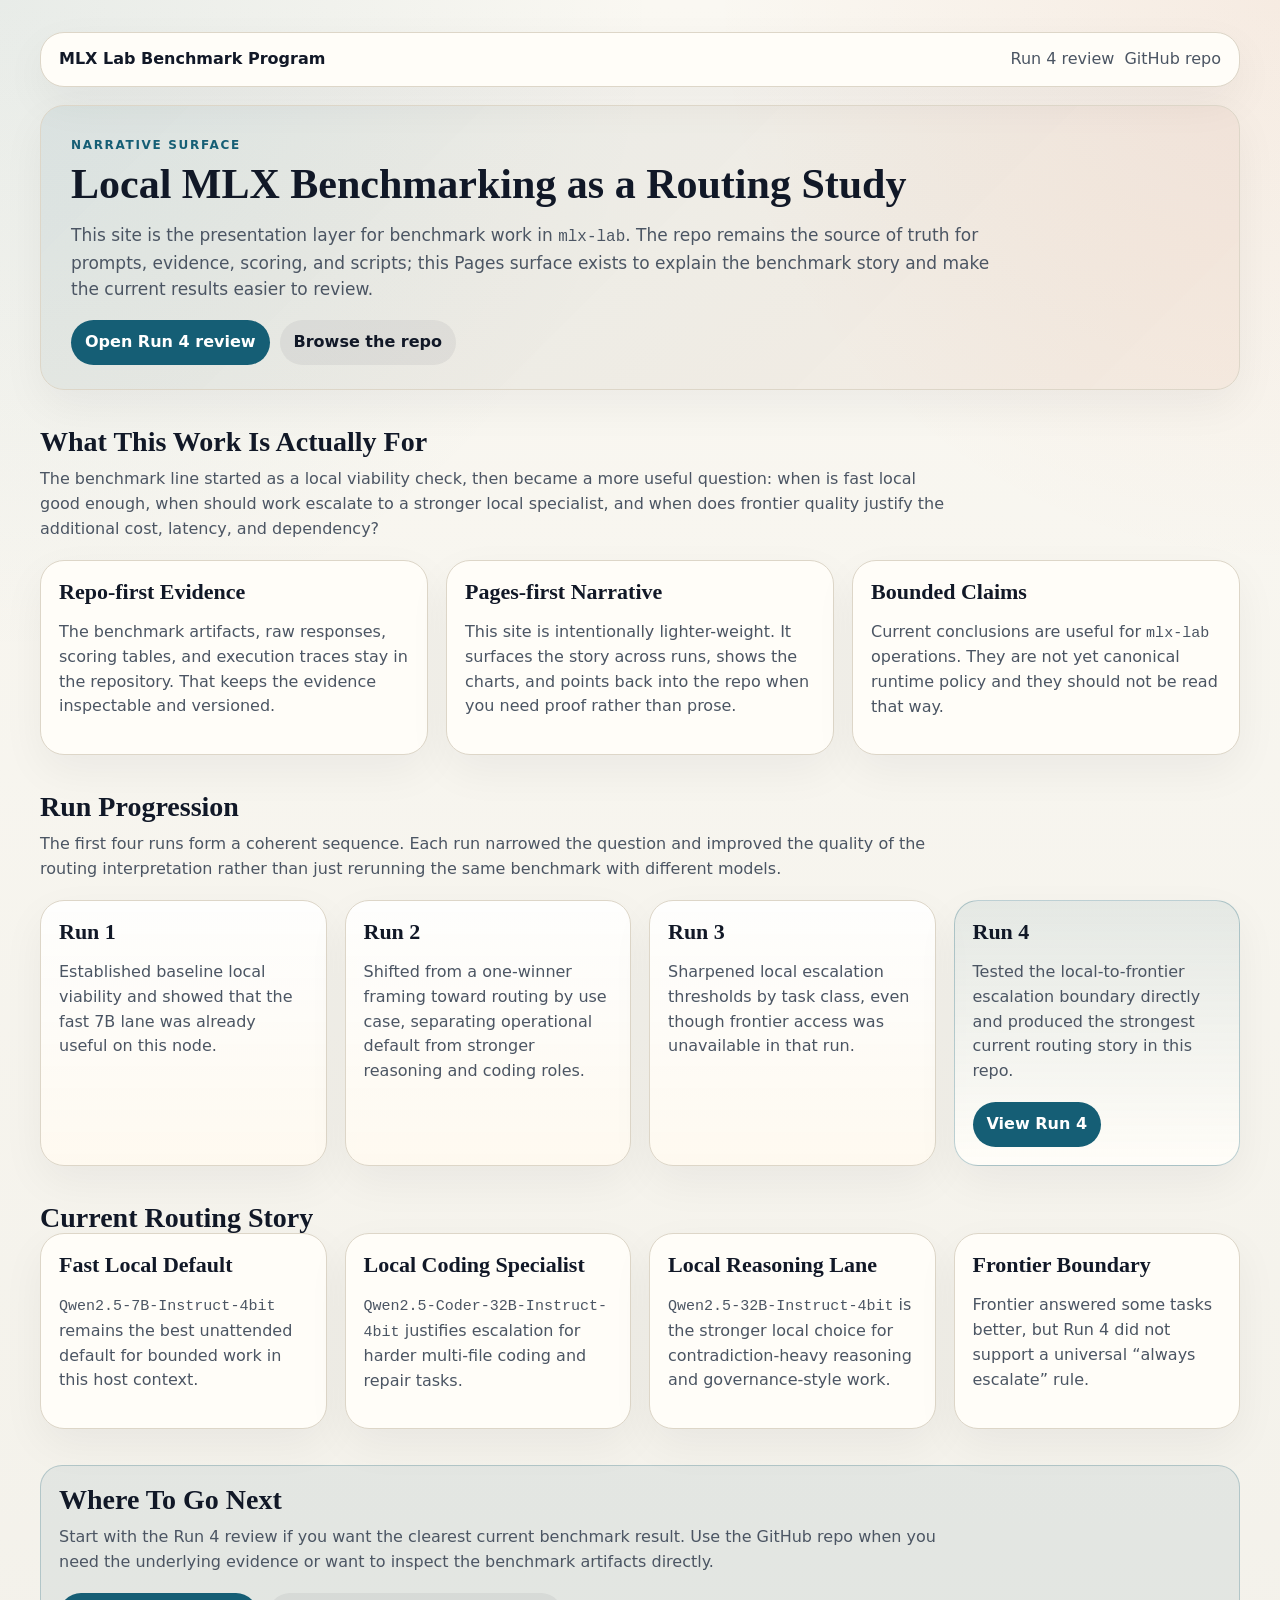
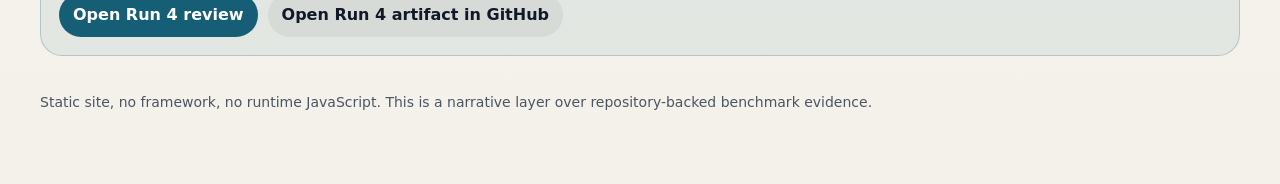
==== docs/index.html @ d5e051db "Add GitHub Pages benchmark narrative surface" ====
<!doctype html>
<html lang="en">
<head>
  <meta charset="utf-8">
  <meta name="viewport" content="width=device-width, initial-scale=1">
  <title>MLX Lab Benchmark Program</title>
  <link rel="stylesheet" href="./assets/site.css">
</head>
<body>
  <main class="page">
    <nav class="nav">
      <a class="nav-home" href="./index.html">MLX Lab Benchmark Program</a>
      <div class="nav-links">
        <a href="./run4/index.html">Run 4 review</a>
        <a href="https://github.com/kermitv/mlx-lab">GitHub repo</a>
      </div>
    </nav>

    <section class="hero">
      <p class="eyebrow">Narrative Surface</p>
      <h1>Local MLX Benchmarking as a Routing Study</h1>
      <p class="lede">
        This site is the presentation layer for benchmark work in <span class="repo-link">mlx-lab</span>. The repo remains the source of truth for prompts, evidence, scoring, and scripts; this Pages surface exists to explain the benchmark story and make the current results easier to review.
      </p>
      <div class="button-row">
        <a class="button button-primary" href="./run4/index.html">Open Run 4 review</a>
        <a class="button button-secondary" href="https://github.com/kermitv/mlx-lab">Browse the repo</a>
      </div>
    </section>

    <section class="section">
      <h2>What This Work Is Actually For</h2>
      <p class="section-copy">
        The benchmark line started as a local viability check, then became a more useful question: when is fast local good enough, when should work escalate to a stronger local specialist, and when does frontier quality justify the additional cost, latency, and dependency?
      </p>
      <div class="story-grid">
        <article class="card">
          <h3>Repo-first Evidence</h3>
          <p>The benchmark artifacts, raw responses, scoring tables, and execution traces stay in the repository. That keeps the evidence inspectable and versioned.</p>
        </article>
        <article class="card">
          <h3>Pages-first Narrative</h3>
          <p>This site is intentionally lighter-weight. It surfaces the story across runs, shows the charts, and points back into the repo when you need proof rather than prose.</p>
        </article>
        <article class="card">
          <h3>Bounded Claims</h3>
          <p>Current conclusions are useful for <span class="repo-link">mlx-lab</span> operations. They are not yet canonical runtime policy and they should not be read that way.</p>
        </article>
      </div>
    </section>

    <section class="section">
      <h2>Run Progression</h2>
      <p class="section-copy">
        The first four runs form a coherent sequence. Each run narrowed the question and improved the quality of the routing interpretation rather than just rerunning the same benchmark with different models.
      </p>
      <div class="run-grid">
        <article class="card run-card">
          <h3>Run 1</h3>
          <p>Established baseline local viability and showed that the fast 7B lane was already useful on this node.</p>
        </article>
        <article class="card run-card">
          <h3>Run 2</h3>
          <p>Shifted from a one-winner framing toward routing by use case, separating operational default from stronger reasoning and coding roles.</p>
        </article>
        <article class="card run-card">
          <h3>Run 3</h3>
          <p>Sharpened local escalation thresholds by task class, even though frontier access was unavailable in that run.</p>
        </article>
        <article class="card run-card featured">
          <h3>Run 4</h3>
          <p>Tested the local-to-frontier escalation boundary directly and produced the strongest current routing story in this repo.</p>
          <div class="button-row">
            <a class="button button-primary" href="./run4/index.html">View Run 4</a>
          </div>
        </article>
      </div>
    </section>

    <section class="section">
      <h2>Current Routing Story</h2>
      <div class="insights">
        <article class="card">
          <h3>Fast Local Default</h3>
          <p><span class="repo-link">Qwen2.5-7B-Instruct-4bit</span> remains the best unattended default for bounded work in this host context.</p>
        </article>
        <article class="card">
          <h3>Local Coding Specialist</h3>
          <p><span class="repo-link">Qwen2.5-Coder-32B-Instruct-4bit</span> justifies escalation for harder multi-file coding and repair tasks.</p>
        </article>
        <article class="card">
          <h3>Local Reasoning Lane</h3>
          <p><span class="repo-link">Qwen2.5-32B-Instruct-4bit</span> is the stronger local choice for contradiction-heavy reasoning and governance-style work.</p>
        </article>
        <article class="card">
          <h3>Frontier Boundary</h3>
          <p>Frontier answered some tasks better, but Run 4 did not support a universal “always escalate” rule.</p>
        </article>
      </div>
    </section>

    <section class="section">
      <div class="callout">
        <h2>Where To Go Next</h2>
        <p class="section-copy">
          Start with the Run 4 review if you want the clearest current benchmark result. Use the GitHub repo when you need the underlying evidence or want to inspect the benchmark artifacts directly.
        </p>
        <div class="button-row">
          <a class="button button-primary" href="./run4/index.html">Open Run 4 review</a>
          <a class="button button-secondary" href="https://github.com/kermitv/mlx-lab/tree/master/benchmarks/run4">Open Run 4 artifact in GitHub</a>
        </div>
      </div>
    </section>

    <footer>
      Static site, no framework, no runtime JavaScript. This is a narrative layer over repository-backed benchmark evidence.
    </footer>
  </main>
</body>
</html>
---- docs/assets/site.css ----
:root {
  --bg: #f3f1ea;
  --panel: #fffdf8;
  --panel-strong: #fffaf0;
  --ink: #111827;
  --muted: #4b5563;
  --line: #ddd6c8;
  --accent: #155e75;
  --accent-2: #c2410c;
  --shadow: 0 16px 44px rgba(17, 24, 39, 0.05);
}

* {
  box-sizing: border-box;
}

html {
  scroll-behavior: smooth;
}

body {
  margin: 0;
  color: var(--ink);
  font-family: ui-sans-serif, system-ui, -apple-system, BlinkMacSystemFont, "Segoe UI", sans-serif;
  line-height: 1.55;
  background:
    radial-gradient(circle at top left, rgba(21, 94, 117, 0.08), transparent 30%),
    radial-gradient(circle at top right, rgba(194, 65, 12, 0.07), transparent 26%),
    linear-gradient(180deg, #faf8f2 0%, var(--bg) 100%);
}

a {
  color: var(--accent);
}

.page {
  max-width: 1240px;
  margin: 0 auto;
  padding: 32px 20px 72px;
}

.hero,
.card,
.chart-card,
.nav {
  background: var(--panel);
  border: 1px solid var(--line);
  border-radius: 24px;
  box-shadow: var(--shadow);
}

.nav {
  display: flex;
  align-items: center;
  justify-content: space-between;
  gap: 16px;
  padding: 14px 18px;
  margin-bottom: 18px;
}

.nav-home {
  font-weight: 700;
  text-decoration: none;
  color: var(--ink);
}

.nav-links {
  display: flex;
  flex-wrap: wrap;
  gap: 10px;
}

.nav-links a {
  text-decoration: none;
  color: var(--muted);
}

.hero {
  padding: 30px 30px 24px;
  background: linear-gradient(135deg, rgba(21, 94, 117, 0.08), rgba(194, 65, 12, 0.06));
}

.eyebrow {
  margin: 0 0 8px;
  font-size: 12px;
  font-weight: 700;
  letter-spacing: 0.14em;
  text-transform: uppercase;
  color: var(--accent);
}

h1,
h2,
h3 {
  margin: 0;
  font-family: Georgia, "Times New Roman", serif;
}

h1 {
  font-size: 42px;
  line-height: 1.08;
}

h2 {
  font-size: 28px;
  line-height: 1.12;
}

h3 {
  font-size: 22px;
  line-height: 1.15;
}

.lede,
.section-copy,
.card p,
.chart-card p,
.small,
footer {
  color: var(--muted);
}

.lede {
  max-width: 930px;
  margin: 14px 0 0;
  font-size: 17px;
}

.hero-links,
.button-row {
  display: flex;
  flex-wrap: wrap;
  gap: 10px;
  margin-top: 18px;
}

.button {
  display: inline-block;
  text-decoration: none;
  border-radius: 999px;
  padding: 10px 14px;
  font-weight: 600;
}

.button-primary {
  color: white;
  background: var(--accent);
}

.button-secondary {
  color: var(--ink);
  background: rgba(17, 24, 39, 0.06);
}

.meta-grid,
.story-grid,
.insights,
.run-grid,
.chart-grid {
  display: grid;
  gap: 18px;
}

.meta-grid {
  grid-template-columns: repeat(auto-fit, minmax(180px, 1fr));
  margin-top: 22px;
}

.story-grid,
.run-grid {
  grid-template-columns: repeat(auto-fit, minmax(240px, 1fr));
}

.insights {
  grid-template-columns: repeat(auto-fit, minmax(220px, 1fr));
}

.pill,
.card,
.chart-card {
  padding: 18px;
}

.pill {
  border-radius: 18px;
  border: 1px solid var(--line);
  background: rgba(255, 255, 255, 0.78);
}

.pill-label {
  margin: 0 0 4px;
  font-size: 12px;
  letter-spacing: 0.08em;
  text-transform: uppercase;
  color: var(--muted);
}

.pill-value {
  margin: 0;
  font-weight: 700;
  font-size: 18px;
}

.section {
  margin-top: 36px;
}

.section-copy {
  max-width: 920px;
  margin: 10px 0 18px;
}

.card {
  background: var(--panel);
}

.card h3,
.chart-card h3 {
  margin-bottom: 8px;
}

.card ul {
  margin: 12px 0 0;
  padding-left: 18px;
  color: var(--muted);
}

.run-card {
  background: linear-gradient(180deg, rgba(255, 255, 255, 0.9), rgba(255, 250, 240, 0.95));
}

.featured {
  border-color: rgba(21, 94, 117, 0.28);
  background: linear-gradient(180deg, rgba(21, 94, 117, 0.08), rgba(255, 253, 248, 0.98));
}

.frame {
  border: 1px solid var(--line);
  border-radius: 18px;
  overflow: hidden;
  background: #f8f5ee;
}

.frame img {
  display: block;
  width: 100%;
  height: auto;
}

.callout {
  padding: 18px;
  border-radius: 22px;
  border: 1px solid rgba(21, 94, 117, 0.24);
  background: rgba(21, 94, 117, 0.07);
}

.repo-link {
  font-family: ui-monospace, SFMono-Regular, Menlo, monospace;
  font-size: 0.94em;
}

footer {
  margin-top: 36px;
  font-size: 14px;
}

@media (max-width: 900px) {
  .page {
    padding: 20px 14px 48px;
  }

  h1 {
    font-size: 34px;
  }

  .nav {
    flex-direction: column;
    align-items: flex-start;
  }
}
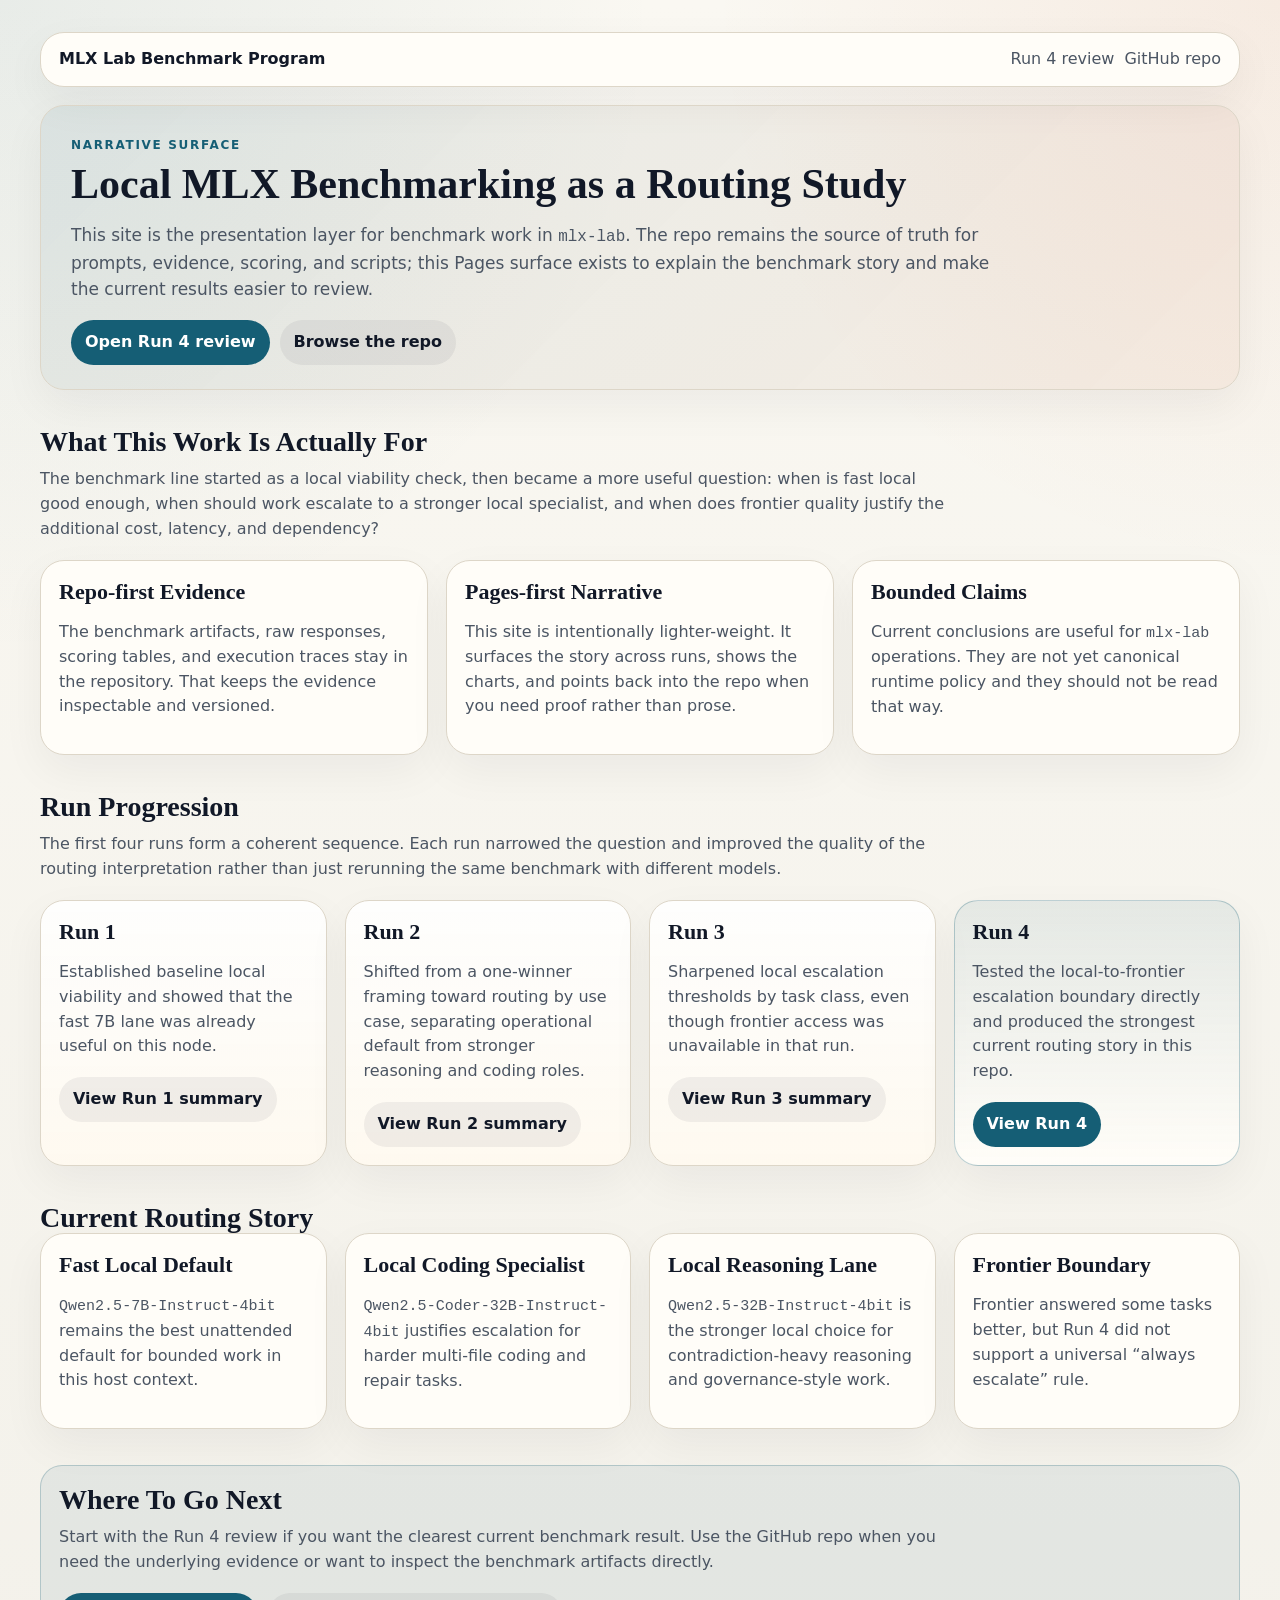
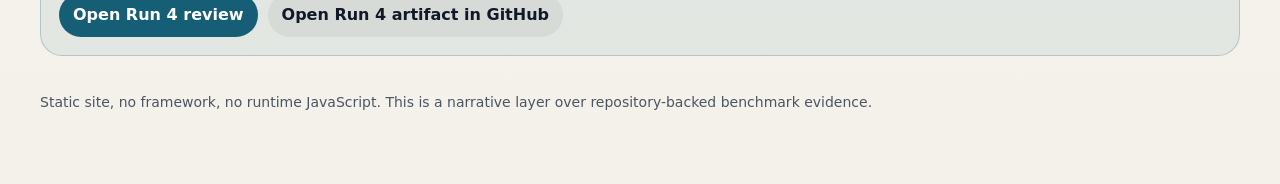
==== commit 38040b25: "Add Run 1-3 summary links to benchmark homepage" ====
--- a/docs/index.html
+++ b/docs/index.html
@@ -58,14 +58,23 @@
         <article class="card run-card">
           <h3>Run 1</h3>
           <p>Established baseline local viability and showed that the fast 7B lane was already useful on this node.</p>
+          <div class="button-row">
+            <a class="button button-secondary" href="https://github.com/kermitv/mlx-lab/blob/master/benchmark-runs/run-20260329-1557/summary.md">View Run 1 summary</a>
+          </div>
         </article>
         <article class="card run-card">
           <h3>Run 2</h3>
           <p>Shifted from a one-winner framing toward routing by use case, separating operational default from stronger reasoning and coding roles.</p>
+          <div class="button-row">
+            <a class="button button-secondary" href="https://github.com/kermitv/mlx-lab/blob/master/benchmark-runs/run-20260329-run2/summary.md">View Run 2 summary</a>
+          </div>
         </article>
         <article class="card run-card">
           <h3>Run 3</h3>
           <p>Sharpened local escalation thresholds by task class, even though frontier access was unavailable in that run.</p>
+          <div class="button-row">
+            <a class="button button-secondary" href="https://github.com/kermitv/mlx-lab/blob/master/benchmark-runs/run-20260329-run3/summary.md">View Run 3 summary</a>
+          </div>
         </article>
         <article class="card run-card featured">
           <h3>Run 4</h3>
--- a/docs/assets/site.css
+++ b/docs/assets/site.css
@@ -156,7 +156,8 @@
 .story-grid,
 .insights,
 .run-grid,
-.chart-grid {
+.chart-grid,
+.guide-grid {
   display: grid;
   gap: 18px;
 }
@@ -173,6 +174,10 @@
 
 .insights {
   grid-template-columns: repeat(auto-fit, minmax(220px, 1fr));
+}
+
+.guide-grid {
+  grid-template-columns: repeat(auto-fit, minmax(280px, 1fr));
 }
 
 .pill,
@@ -225,6 +230,21 @@
   color: var(--muted);
 }
 
+.card li + li {
+  margin-top: 8px;
+}
+
+.definition {
+  display: block;
+  margin-top: 10px;
+  padding-top: 10px;
+  border-top: 1px solid var(--line);
+}
+
+.definition strong {
+  color: var(--ink);
+}
+
 .run-card {
   background: linear-gradient(180deg, rgba(255, 255, 255, 0.9), rgba(255, 250, 240, 0.95));
 }
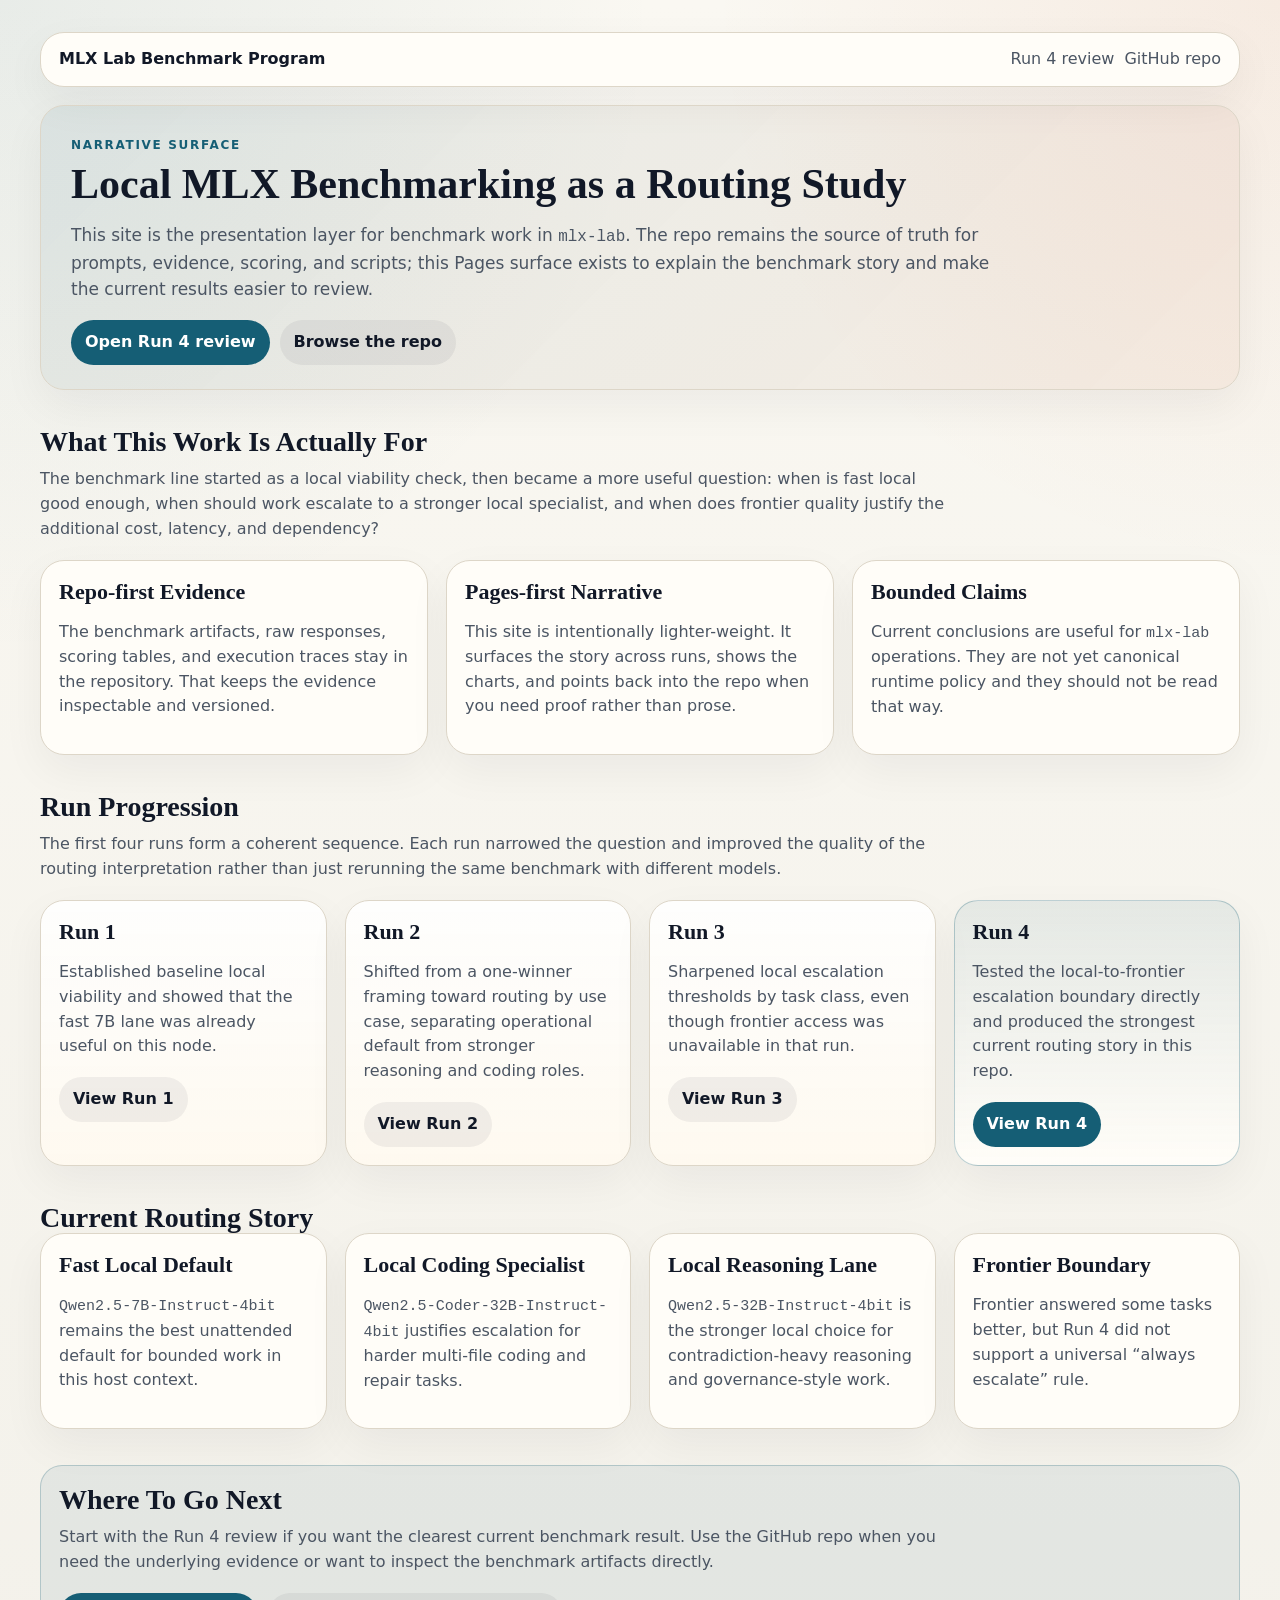
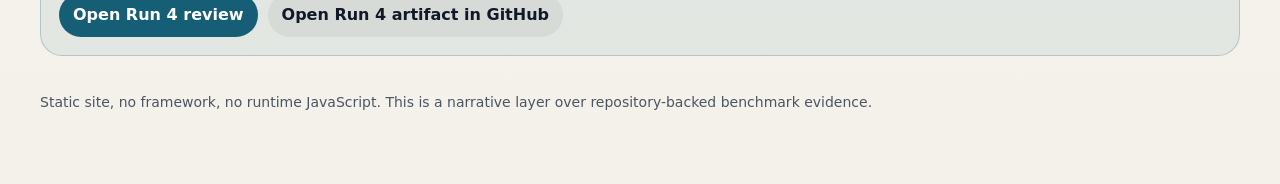
==== commit 4c9c01de: "Add lightweight Pages summaries for Runs 1 through 3" ====
--- a/docs/index.html
+++ b/docs/index.html
@@ -59,21 +59,21 @@
           <h3>Run 1</h3>
           <p>Established baseline local viability and showed that the fast 7B lane was already useful on this node.</p>
           <div class="button-row">
-            <a class="button button-secondary" href="https://github.com/kermitv/mlx-lab/blob/master/benchmark-runs/run-20260329-1557/summary.md">View Run 1 summary</a>
+            <a class="button button-secondary" href="./run1/index.html">View Run 1</a>
           </div>
         </article>
         <article class="card run-card">
           <h3>Run 2</h3>
           <p>Shifted from a one-winner framing toward routing by use case, separating operational default from stronger reasoning and coding roles.</p>
           <div class="button-row">
-            <a class="button button-secondary" href="https://github.com/kermitv/mlx-lab/blob/master/benchmark-runs/run-20260329-run2/summary.md">View Run 2 summary</a>
+            <a class="button button-secondary" href="./run2/index.html">View Run 2</a>
           </div>
         </article>
         <article class="card run-card">
           <h3>Run 3</h3>
           <p>Sharpened local escalation thresholds by task class, even though frontier access was unavailable in that run.</p>
           <div class="button-row">
-            <a class="button button-secondary" href="https://github.com/kermitv/mlx-lab/blob/master/benchmark-runs/run-20260329-run3/summary.md">View Run 3 summary</a>
+            <a class="button button-secondary" href="./run3/index.html">View Run 3</a>
           </div>
         </article>
         <article class="card run-card featured">
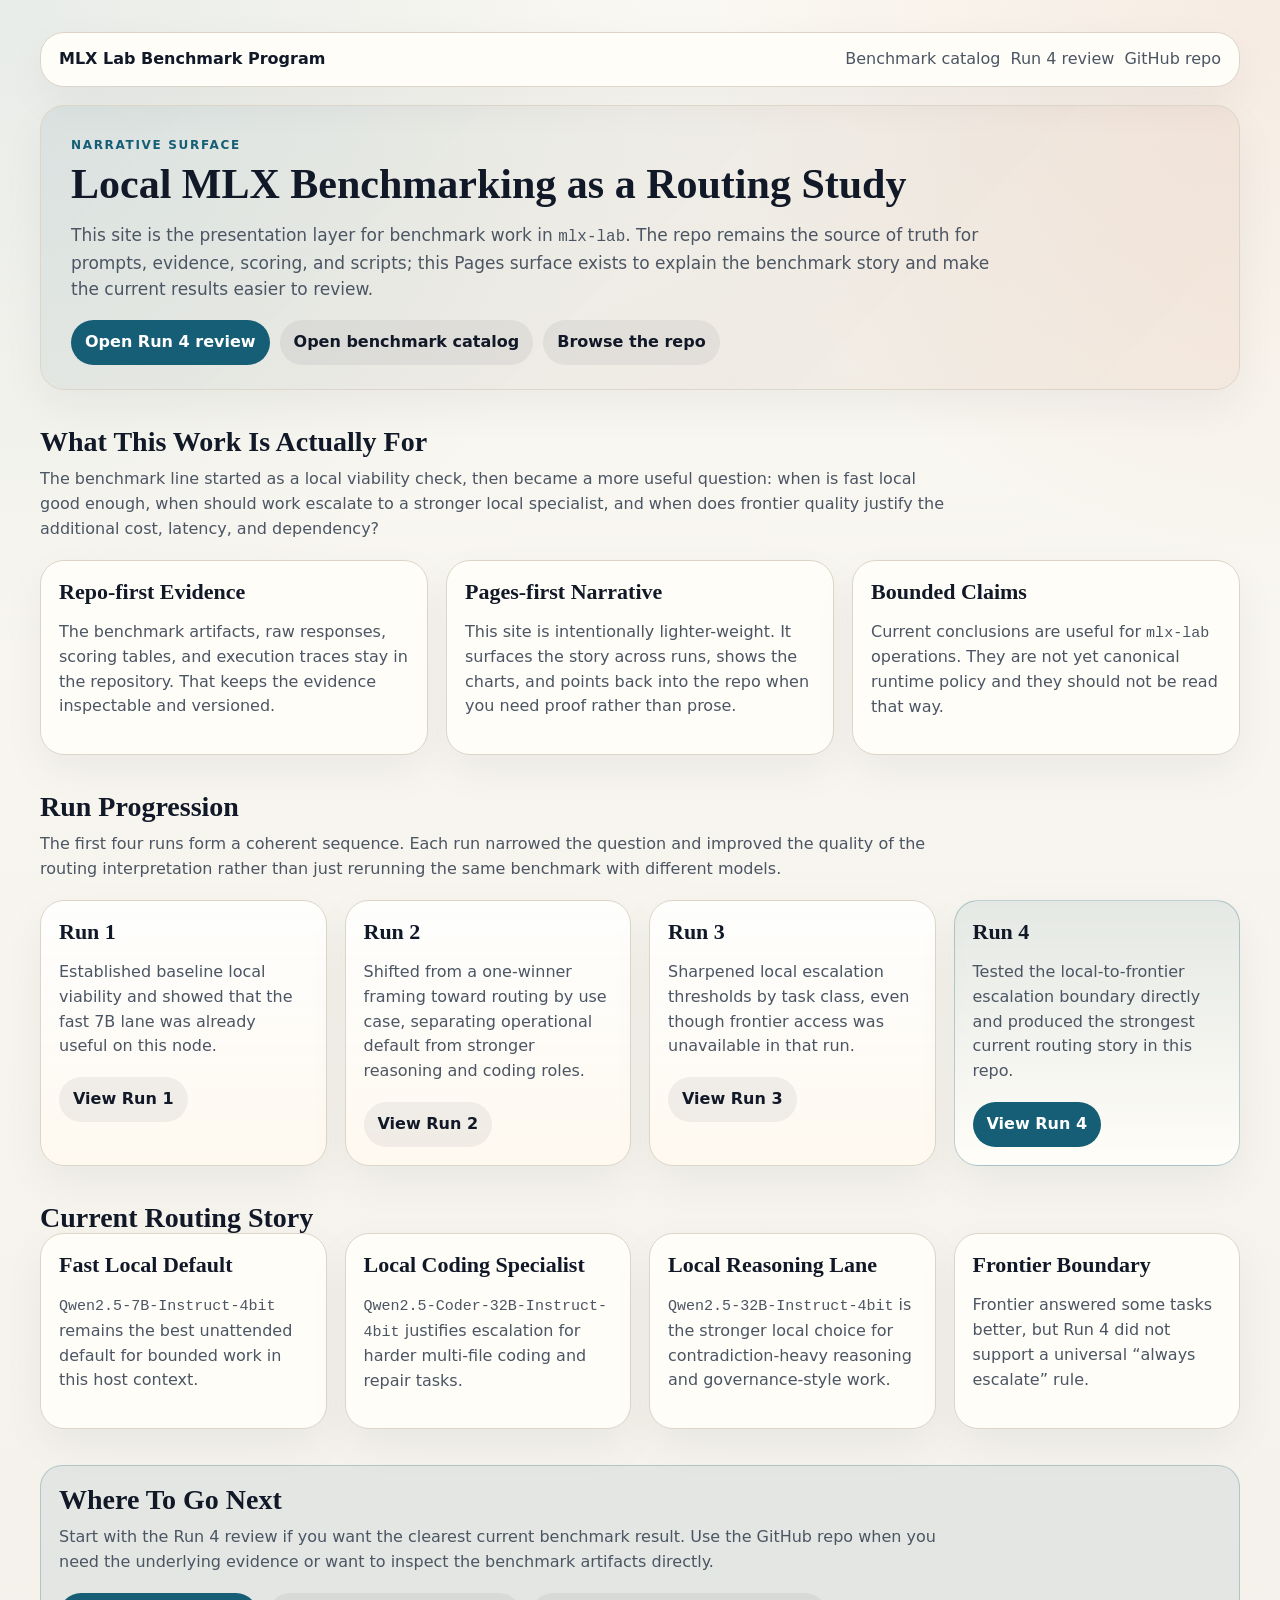
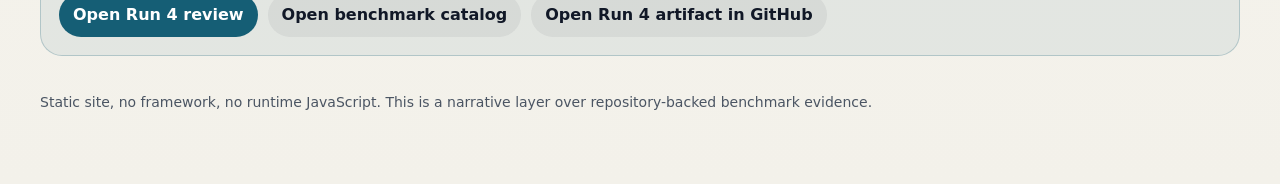
==== commit a1bc1004: "Add cross-run benchmark catalog page" ====
--- a/docs/index.html
+++ b/docs/index.html
@@ -11,6 +11,7 @@
     <nav class="nav">
       <a class="nav-home" href="./index.html">MLX Lab Benchmark Program</a>
       <div class="nav-links">
+        <a href="./runs/index.html">Benchmark catalog</a>
         <a href="./run4/index.html">Run 4 review</a>
         <a href="https://github.com/kermitv/mlx-lab">GitHub repo</a>
       </div>
@@ -24,6 +25,7 @@
       </p>
       <div class="button-row">
         <a class="button button-primary" href="./run4/index.html">Open Run 4 review</a>
+        <a class="button button-secondary" href="./runs/index.html">Open benchmark catalog</a>
         <a class="button button-secondary" href="https://github.com/kermitv/mlx-lab">Browse the repo</a>
       </div>
     </section>
@@ -116,6 +118,7 @@
         </p>
         <div class="button-row">
           <a class="button button-primary" href="./run4/index.html">Open Run 4 review</a>
+          <a class="button button-secondary" href="./runs/index.html">Open benchmark catalog</a>
           <a class="button button-secondary" href="https://github.com/kermitv/mlx-lab/tree/master/benchmarks/run4">Open Run 4 artifact in GitHub</a>
         </div>
       </div>
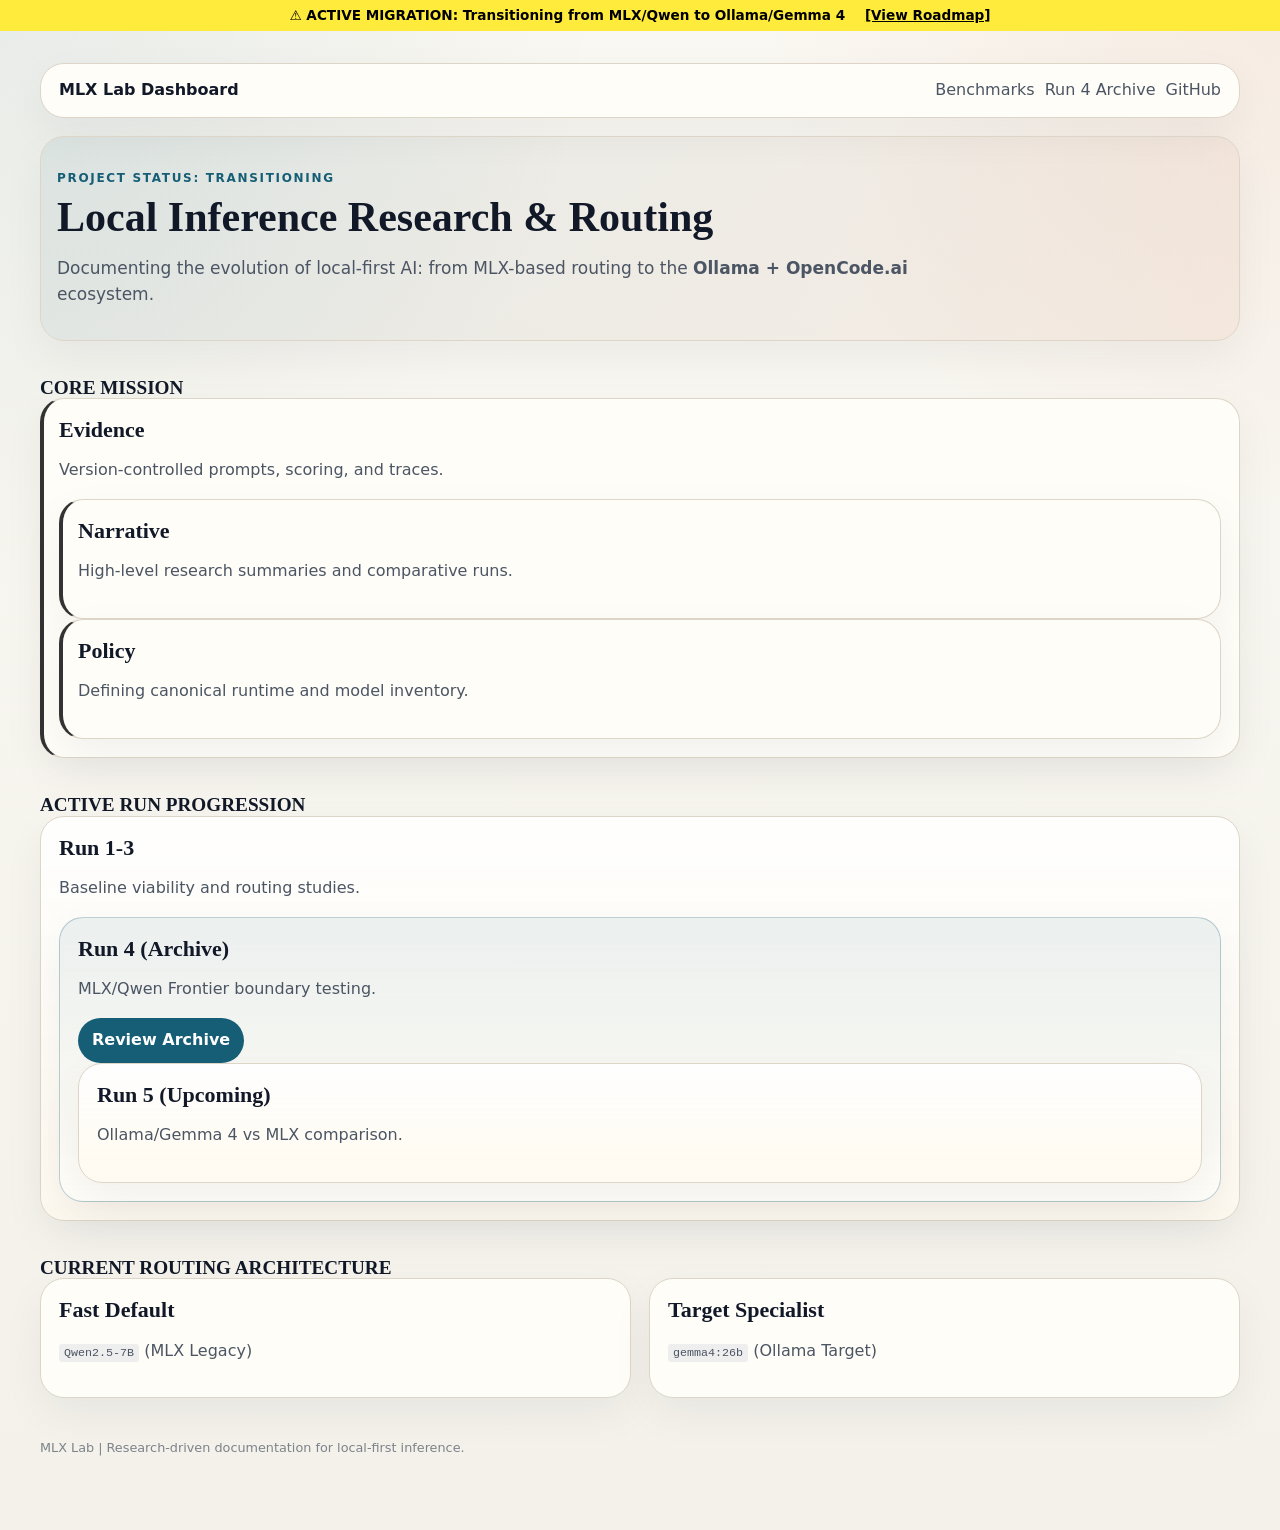
==== commit 5eface89: "Refactor homepage into high-density research dashboard style" ====
--- a/docs/index.html
+++ b/docs/index.html
@@ -3,130 +3,93 @@
 <head>
   <meta charset="utf-8">
   <meta name="viewport" content="width=device-width, initial-scale=1">
-  <title>MLX Lab Benchmark Program</title>
+  <title>MLX Lab | Project Dashboard</title>
   <link rel="stylesheet" href="./assets/site.css">
+  <style>
+    .status-banner { background: #ffeb3b; color: #000; padding: 5px 15px; font-size: 0.85rem; font-weight: bold; text-align: center; }
+    .hero-compact { padding: 2rem 1rem; }
+    .metric-card { border-left: 4px solid #333; padding-left: 15px; }
+    .model-tag { font-family: monospace; background: #eee; padding: 2px 5px; border-radius: 3px; font-size: 0.9em; }
+  </style>
 </head>
 <body>
+  <div class="status-banner">
+    ⚠️ ACTIVE MIGRATION: Transitioning from MLX/Qwen to Ollama/Gemma 4 
+    <a href="./docs/migration/current-state-and-roadmap.md" style="margin-left:15px; color: #000;">[View Roadmap]</a>
+  </div>
   <main class="page">
     <nav class="nav">
-      <a class="nav-home" href="./index.html">MLX Lab Benchmark Program</a>
+      <a class="nav-home" href="./index.html">MLX Lab Dashboard</a>
       <div class="nav-links">
-        <a href="./runs/index.html">Benchmark catalog</a>
-        <a href="./run4/index.html">Run 4 review</a>
-        <a href="https://github.com/kermitv/mlx-lab">GitHub repo</a>
+        <a href="./runs/index.html">Benchmarks</a>
+        <a href="./run4/index.html">Run 4 Archive</a>
+        <a href="https://github.com/kermitv/mlx-lab">GitHub</a>
       </div>
     </nav>
 
-    <section class="hero">
-      <p class="eyebrow">Narrative Surface</p>
-      <h1>Local MLX Benchmarking as a Routing Study</h1>
+    <section class="hero hero-compact">
+      <p class="eyebrow">Project Status: Transitioning</p>
+      <h1 style="margin:0;">Local Inference Research & Routing</h1>
       <p class="lede">
-        This site is the presentation layer for benchmark work in <span class="repo-link">mlx-lab</span>. The repo remains the source of truth for prompts, evidence, scoring, and scripts; this Pages surface exists to explain the benchmark story and make the current results easier to review.
+        Documenting the evolution of local-first AI: from MLX-based routing to the <strong>Ollama + OpenCode.ai</strong> ecosystem.
       </p>
-      <div class="button-row">
-        <a class="button button-primary" href="./run4/index.html">Open Run 4 review</a>
-        <a class="button button-secondary" href="./runs/index.html">Open benchmark catalog</a>
-        <a class="button button-secondary" href="https://github.com/kermitv/mlx-lab">Browse the repo</a>
-      </div>
     </section>
 
     <section class="section">
-      <h2>What This Work Is Actually For</h2>
-      <p class="section-copy">
-        The benchmark line started as a local viability check, then became a more useful question: when is fast local good enough, when should work escalate to a stronger local specialist, and when does frontier quality justify the additional cost, latency, and dependency?
-      </p>
+      <h2 style="font-size: 1.2rem;">CORE MISSION</h2>
       <div class="story-grid">
-        <article class="card">
-          <h3>Repo-first Evidence</h3>
-          <p>The benchmark artifacts, raw responses, scoring tables, and execution traces stay in the repository. That keeps the evidence inspectable and versioned.</p>
+        <article class="card metric-card">
+          <h3>Evidence</h3>
+          <p>Version-controlled prompts, scoring, and traces.</p>
+        </callout>
+        <article class="card metric-card">
+          <h3>Narrative</h3>
+          <p>High-level research summaries and comparative runs.</p>
         </article>
-        <article class="card">
-          <h3>Pages-first Narrative</h3>
-          <p>This site is intentionally lighter-weight. It surfaces the story across runs, shows the charts, and points back into the repo when you need proof rather than prose.</p>
-        </article>
-        <article class="card">
-          <h3>Bounded Claims</h3>
-          <p>Current conclusions are useful for <span class="repo-link">mlx-lab</span> operations. They are not yet canonical runtime policy and they should not be read that way.</p>
+        <article class="card metric-card">
+          <h3>Policy</h3>
+          <p>Defining canonical runtime and model inventory.</p>
         </article>
       </div>
     </section>
 
     <section class="section">
-      <h2>Run Progression</h2>
-      <p class="section-copy">
-        The first four runs form a coherent sequence. Each run narrowed the question and improved the quality of the routing interpretation rather than just rerunning the same benchmark with different models.
-      </p>
+      <h2 style="font-size: 1.2rem;">ACTIVE RUN PROGRESSION</h2>
       <div class="run-grid">
         <article class="card run-card">
-          <h3>Run 1</h3>
-          <p>Established baseline local viability and showed that the fast 7B lane was already useful on this node.</p>
-          <div class="button-row">
-            <a class="button button-secondary" href="./run1/index.html">View Run 1</a>
-          </div>
+          <h3>Run 1-3</h3>
+          <p>Baseline viability and routing studies.</p>
+        </card>
+        <article class="card run-card featured">
+          <h3>Run 4 (Archive)</h3>
+          <p>MLX/Qwen Frontier boundary testing.</p>
+          <a class="button button-primary" href="./run4/index.html">Review Archive</a>
+        </card>
+        <article class="card run-card">
+          <h3>Run 5 (Upcoming)</h3>
+          <p>Ollama/Gemma 4 vs MLX comparison.</p>
+        </card>
+      </div>
+    </section>
+
+    <section class="section">
+      <h2 style="font-size: 1.2rem;">CURRENT ROUTING ARCHITECTURE</h2>
+      <div class="insights">
+        <article class="card">
+          <h3>Fast Default</h3>
+          <p><span class="model-tag">Qwen2.5-7B</span> (MLX Legacy)</p>
         </article>
-        <article class="card run-card">
-          <h3>Run 2</h3>
-          <p>Shifted from a one-winner framing toward routing by use case, separating operational default from stronger reasoning and coding roles.</p>
-          <div class="button-row">
-            <a class="button button-secondary" href="./run2/index.html">View Run 2</a>
-          </div>
-        </article>
-        <article class="card run-card">
-          <h3>Run 3</h3>
-          <p>Sharpened local escalation thresholds by task class, even though frontier access was unavailable in that run.</p>
-          <div class="button-row">
-            <a class="button button-secondary" href="./run3/index.html">View Run 3</a>
-          </div>
-        </article>
-        <article class="card run-card featured">
-          <h3>Run 4</h3>
-          <p>Tested the local-to-frontier escalation boundary directly and produced the strongest current routing story in this repo.</p>
-          <div class="button-row">
-            <a class="button button-primary" href="./run4/index.html">View Run 4</a>
-          </div>
+        <article class="card">
+          <h3>Target Specialist</h3>
+          <p><span class="model-tag">gemma4:26b</span> (Ollama Target)</p>
         </article>
       </div>
     </section>
 
-    <section class="section">
-      <h2>Current Routing Story</h2>
-      <div class="insights">
-        <article class="card">
-          <h3>Fast Local Default</h3>
-          <p><span class="repo-link">Qwen2.5-7B-Instruct-4bit</span> remains the best unattended default for bounded work in this host context.</p>
-        </article>
-        <article class="card">
-          <h3>Local Coding Specialist</h3>
-          <p><span class="repo-link">Qwen2.5-Coder-32B-Instruct-4bit</span> justifies escalation for harder multi-file coding and repair tasks.</p>
-        </article>
-        <article class="card">
-          <h3>Local Reasoning Lane</h3>
-          <p><span class="repo-link">Qwen2.5-32B-Instruct-4bit</span> is the stronger local choice for contradiction-heavy reasoning and governance-style work.</p>
-        </article>
-        <article class="card">
-          <h3>Frontier Boundary</h3>
-          <p>Frontier answered some tasks better, but Run 4 did not support a universal “always escalate” rule.</p>
-        </article>
-      </div>
-    </section>
-
-    <section class="section">
-      <div class="callout">
-        <h2>Where To Go Next</h2>
-        <p class="section-copy">
-          Start with the Run 4 review if you want the clearest current benchmark result. Use the GitHub repo when you need the underlying evidence or want to inspect the benchmark artifacts directly.
-        </p>
-        <div class="button-row">
-          <a class="button button-primary" href="./run4/index.html">Open Run 4 review</a>
-          <a class="button button-secondary" href="./runs/index.html">Open benchmark catalog</a>
-          <a class="button button-secondary" href="https://github.com/kermitv/mlx-lab/tree/master/benchmarks/run4">Open Run 4 artifact in GitHub</a>
-        </div>
-      </div>
-    </section>
-
-    <footer>
-      Static site, no framework, no runtime JavaScript. This is a narrative layer over repository-backed benchmark evidence.
+    <footer style="margin-top: 40px; opacity: 0.7; font-size: 0.8rem;">
+      MLX Lab | Research-driven documentation for local-first inference.
     </footer>
   </main>
 </body>
 </html>
+
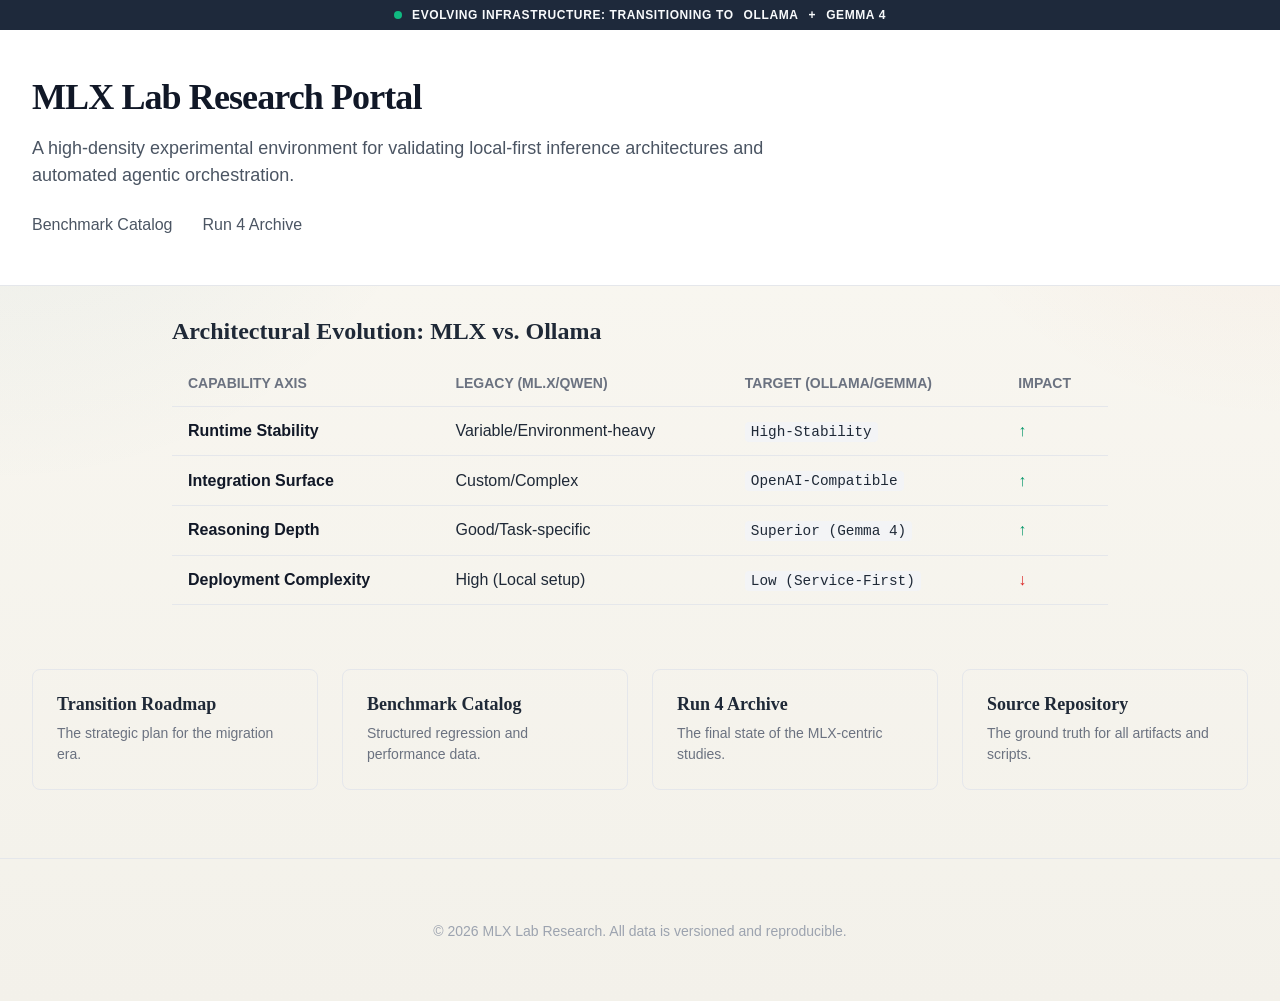
==== commit ce6620f4: "Refactor homepage into high-density Research Portal dashboard" ====
--- a/docs/index.html
+++ b/docs/index.html
@@ -3,93 +3,143 @@
 <head>
   <meta charset="utf-8">
   <meta name="viewport" content="width=device-width, initial-scale=1">
-  <title>MLX Lab | Project Dashboard</title>
+  <title>MLX Lab | Research Portal</title>
   <link rel="stylesheet" href="./assets/site.css">
   <style>
-    .status-banner { background: #ffeb3b; color: #000; padding: 5px 15px; font-size: 0.85rem; font-weight: bold; text-align: center; }
-    .hero-compact { padding: 2rem 1rem; }
-    .metric-card { border-left: 4px solid #333; padding-left: 15px; }
-    .model-tag { font-family: monospace; background: #eee; padding: 2px 5px; border-radius: 3px; font-size: 0.9em; }
+    :root {
+      --accent-color: #2563eb; /* Professional Blue */
+      --font-mono: 'JetBrains Mono', 'SF Mono', monospace;
+    }
+  
+    body { margin: 0; font-family: -apple-system, BlinkMacSystemFont, "Segoe UI", Roboto, Helvetica, Arial, sans-serif; line-height: 1.5; color: #1f2937; }
+  
+    /* Status Ribbon */
+    .status-ribbon {
+      background: #1e293b;
+      color: #f8fafc;
+      padding: 6px 20px;
+      font-size: 0.75rem;
+      font-weight: 600;
+      text-transform: uppercase;
+      letter-spacing: 0.05em;
+      display: flex;
+      justify-content: center;
+      align-items: center;
+      gap: 10px;
+    }
+    .status-dot { height: 8px; width: 8px; background-color: #10b981; border-radius: 50%; display: inline-scale; }
+  
+    /* Hero Section */
+    .hero-dashboard { padding: 3rem 2rem; border-bottom: 1px solid #e5e7eb; background: #ffffff; }
+    .hero-dashboard h1 { font-size: 2.25rem; font-weight: 800; margin: 0 0 0.5rem 0; letter-spacing: -0.025em; color: #111827; }
+    .hero-dashboard .mission-statement { font-size: 1.125rem; color: #4b5563; max-width: 800px; }
+  
+    /* Comparison Table */
+    .comparison-container { padding: 2rem; max-width: 1000px; margin: 0 auto; }
+    .comparison-table { width: 100%; border-collapse: collapse; margin-top: 1rem; text-align: left; }
+    .comparison-table th, .comparison-table td { padding: 12px 16px; border-bottom: 1px solid #e5e7eb; }
+    .comparison-table th { font-size: 0.875rem; text-transform: uppercase; color: #6b7280; font-weight: 600; }
+    .comparison-table tr:hover { background: #f9fafb; }
+    .comparison-table .axis-name { font-weight: 600; color: #111827; }
+    .comparison-table .diff-up { color: #059669; font-weight: 600; }
+    .comparison-table .diff-down { color: #dc2626; font-weight: 600; }
+    .comparison-table .model-id { font-family: var(--font-mono); background: #f3f4f6; padding: 2px 6px; border-radius: 4px; font-size: 0.9em; }
+  
+    /* Artifact Grid */
+    .artifact-grid { display: grid; grid-template-columns: repeat(auto-fit, minmax(250px, 1fr)); gap: 1.5rem; padding: 2rem; }
+    .artifact-card { border: 1px solid #e5e7eb; padding: 1.5rem; border-radius: 8px; transition: transform 0.2s; text-decoration: none; color: inherit; }
+    .artifact-card:hover { transform: translateY(-4px); border-color: var(--accent-color); box-shadow: 0 10px 15px -3px rgba(0, 0, 0, 0.1); }
+    .artifact-card h3 { margin: 0 0 0.5rem 0; font-size: 1.125rem; color: var(--accent_color); }
+    .artifact-card p { margin: 0; font-size: 0.875rem; color: #6b7280; }
+  
+    .footer { padding: 3rem 2rem; text-align: center; font-size: 0.875rem; color: #9ca3af; border-top: 1px solid #e5e7eb; }
   </style>
 </head>
 <body>
-  <div class="status-banner">
-    ⚠️ ACTIVE MIGRATION: Transitioning from MLX/Qwen to Ollama/Gemma 4 
-    <a href="./docs/migration/current-state-and-roadmap.md" style="margin-left:15px; color: #000;">[View Roadmap]</a>
+  <div class="status-ribbon">
+    <span class="status-dot"></span>
+    Evolving Infrastructure: Transitioning to <span class="model-id">Ollama</span> + <span class="model-id">Gemma 4</span>
   </div>
-  <main class="page">
-    <nav class="nav">
-      <a class="nav-home" href="./index.html">MLX Lab Dashboard</a>
-      <div class="nav-links">
-        <a href="./runs/index.html">Benchmarks</a>
-        <a href="./run4/index.html">Run 4 Archive</a>
-        <a href="https://github.com/kermitv/mlx-lab">GitHub</a>
-      </div>
-    </nav>
-
-    <section class="hero hero-compact">
-      <p class="eyebrow">Project Status: Transitioning</p>
-      <h1 style="margin:0;">Local Inference Research & Routing</h1>
-      <p class="lede">
-        Documenting the evolution of local-first AI: from MLX-based routing to the <strong>Ollama + OpenCode.ai</strong> ecosystem.
-      </p>
-    </section>
-
-    <section class="section">
-      <h2 style="font-size: 1.2rem;">CORE MISSION</h2>
-      <div class="story-grid">
-        <article class="card metric-card">
-          <h3>Evidence</h3>
-          <p>Version-controlled prompts, scoring, and traces.</p>
-        </callout>
-        <article class="card metric-card">
-          <h3>Narrative</h3>
-          <p>High-level research summaries and comparative runs.</p>
-        </article>
-        <article class="card metric-card">
-          <h3>Policy</h3>
-          <p>Defining canonical runtime and model inventory.</p>
-        </article>
+  
+  <main>
+    <section class="hero-dashboard">
+      <div class="container">
+        <h1>MLX Lab Research Portal</h1>
+        <p class="mission-statement">
+          A high-density experimental environment for validating local-first inference architectures and automated agentic orchestration.
+        </p>
+        <div class="nav-links" style="margin-top: 1.5rem;">
+          <a href="./runs/index.html" style="margin-right: 20px;">Benchmark Catalog</a>
+          <a href="./run4/index.html">Run 4 Archive</a>
+        </div>
       </div>
     </section>
-
-    <section class="section">
-      <h2 style="font-size: 1.2rem;">ACTIVE RUN PROGRESSION</h2>
-      <div class="run-grid">
-        <article class="card run-card">
-          <h3>Run 1-3</h3>
-          <p>Baseline viability and routing studies.</p>
-        </card>
-        <article class="card run-card featured">
-          <h3>Run 4 (Archive)</h3>
-          <p>MLX/Qwen Frontier boundary testing.</p>
-          <a class="button button-primary" href="./run4/index.html">Review Archive</a>
-        </card>
-        <article class="card run-card">
-          <h3>Run 5 (Upcoming)</h3>
-          <p>Ollama/Gemma 4 vs MLX comparison.</p>
-        </card>
-      </div>
+  
+    <section class="comparison-container">
+      <h2 style="font-size: 1.5rem; margin-bottom: 1rem;">Architectural Evolution: MLX vs. Ollama</h2>
+      <table class="comparison-table">
+        <thead>
+          <tr>
+            <th>Capability Axis</th>
+            <th>Legacy (ML.X/Qwen)</th>
+            <th>Target (Ollama/Gemma)</th>
+            <th>Impact</th>
+          </tr>
+        </thead>
+        <tbody>
+          <tr>
+            <td class="axis-name">Runtime Stability</td>
+            <td>Variable/Environment-heavy</td>
+            <td><span class="model-id">High-Stability</span></td>
+            <td class="diff-up">↑</td>
+          </tr>
+          <tr>
+            <td class="axis-name">Integration Surface</td>
+            <td>Custom/Complex</td>
+            <td><span class="model-id">OpenAI-Compatible</span></td>
+            <td class="diff-up">↑</td>
+          </tr>
+          <tr>
+            <td class="axis-name">Reasoning Depth</td>
+            <td>Good/Task-specific</td>
+            <td><span class="model-id">Superior (Gemma 4)</span></td>
+            <td class="diff-up">↑</td>
+          </tr>
+          <tr>
+            <td class="axis-name">Deployment Complexity</td>
+            <td>High (Local setup)</td>
+            <td><span class="model-id">Low (Service-First)</span></td>
+            <td class="diff-down">↓</td>
+          </tr>
+        </tbody>
+      </table>
     </section>
-
-    <section class="section">
-      <h2 style="font-size: 1.2rem;">CURRENT ROUTING ARCHITECTURE</h2>
-      <div class="insights">
-        <article class="card">
-          <h3>Fast Default</h3>
-          <p><span class="model-tag">Qwen2.5-7B</span> (MLX Legacy)</p>
-        </article>
-        <article class="card">
-          <h3>Target Specialist</h3>
-          <p><span class="model-tag">gemma4:26b</span> (Ollama Target)</p>
-        </article>
-      </div>
+  
+    <section class="artifact-grid">
+      <a href="./docs/migration/current-state-and-roadmap.md" class="artifact-card">
+        <h3>Transition Roadmap</h3>
+        <p>The strategic plan for the migration era.</p>
+      </a>
+      <a href="./runs/index.html" class="artifact-card">
+        <h3>Benchmark Catalog</h3>
+        <p>Structured regression and performance data.</p>
+      </a>
+      <a href="./run4/index.html" class="artifact-card">
+        <h3>Run 4 Archive</h3>
+        <p>The final state of the MLX-centric studies.</p>
+      </a>
+      <a href="https://github.com/kermitv/mlx-lab" class="artifact-card">
+        <h3>Source Repository</h3>
+        <p>The ground truth for all artifacts and scripts.</p>
+      </a>
     </section>
-
-    <footer style="margin-top: 40px; opacity: 0.7; font-size: 0.8rem;">
-      MLX Lab | Research-driven documentation for local-first inference.
+  
+    <footer class="footer">
+      <p>&copy; 2026 MLX Lab Research. All data is versioned and reproducible.</p>
     </footer>
-  </main>
+  </app>
+</main>
 </body>
 </html>
 
+
